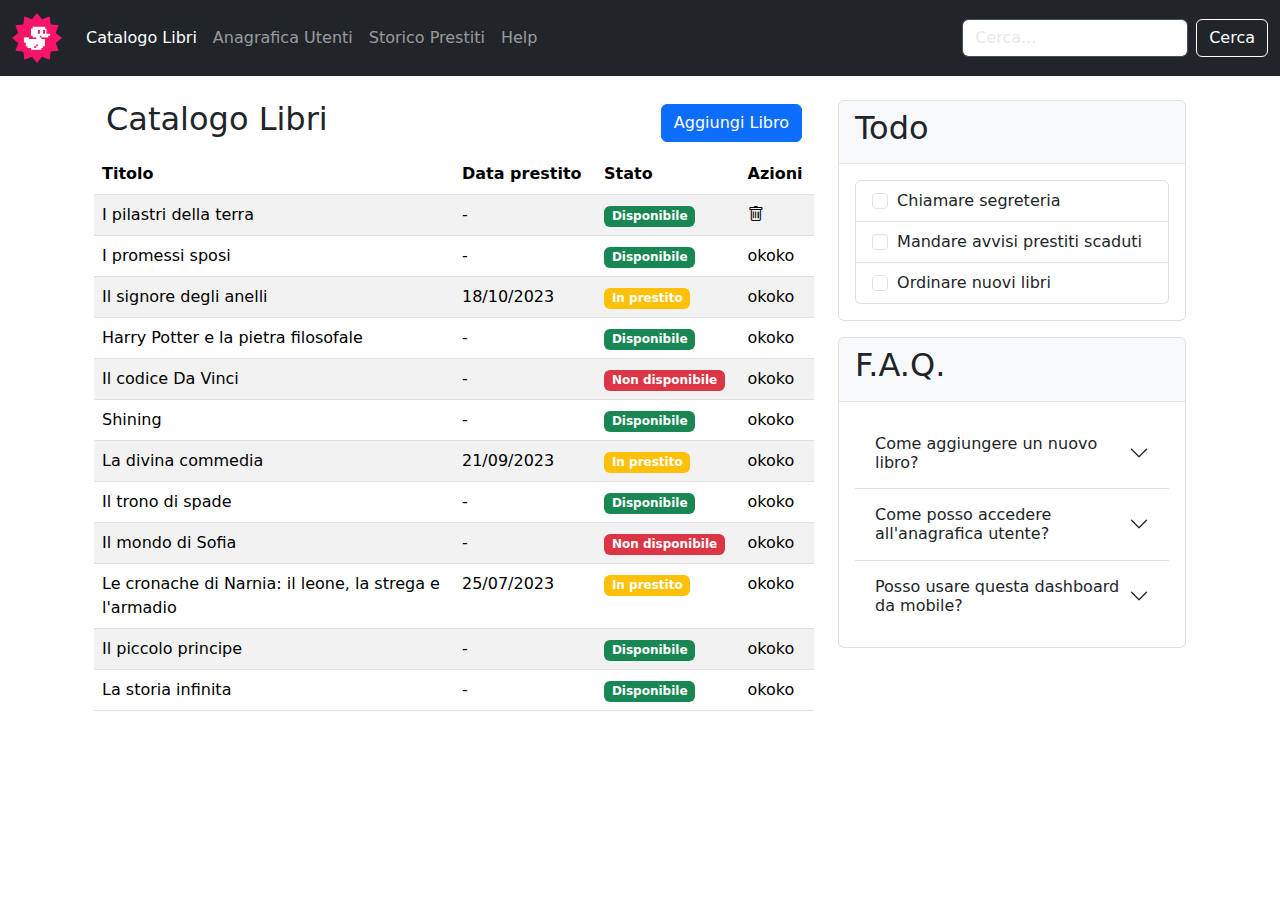
==== index.html @ 1510ebde "adding icons" ====
<!DOCTYPE html>
<html lang="en">

<head>
    <meta charset="UTF-8">
    <!-- responsive -->
    <meta name="viewport" content="width=device-width, initial-scale=1.0">
    <!-- font -->
    <link rel="preconnect" href="https://fonts.googleapis.com">
    <link rel="preconnect" href="https://fonts.gstatic.com" crossorigin>
    <link
        href="https://fonts.googleapis.com/css2?family=Montserrat:ital,wght@0,100..900;1,100..900&family=Nerko+One&family=Open+Sans:ital,wght@0,300..800;1,300..800&family=Roboto:ital,wght@0,100;0,300;0,400;0,500;0,700;0,900;1,100;1,300;1,400;1,500;1,700;1,900&display=swap"
        rel="stylesheet">
    <!-- BS icons -->
    <link rel="stylesheet" href="https://cdn.jsdelivr.net/npm/bootstrap-icons@1.11.3/font/bootstrap-icons.min.css">
    <!-- BS 5 -->
    <link href="https://cdn.jsdelivr.net/npm/bootstrap@5.3.3/dist/css/bootstrap.min.css" rel="stylesheet"
        integrity="sha384-QWTKZyjpPEjISv5WaRU9OFeRpok6YctnYmDr5pNlyT2bRjXh0JMhjY6hW+ALEwIH" crossorigin="anonymous">
    <!-- stylesheet -->
    <link rel="stylesheet" href="./css/style.css">
    <!-- page title -->
    <title>Libreria</title>
</head>

<body>

    <!-- HEADER/NAV -->
    <header>

        <!-- BS-navbar -->
        <nav class="navbar navbar-expand-lg bg-dark" data-bs-theme="dark">
            <div class="container-fluid">

                <a class="navbar-brand" href="#">
                    <img src="./img/duck.png" alt="Libreria" width="50">
                </a>

                <button class="navbar-toggler" type="button" data-bs-toggle="collapse"
                    data-bs-target="#navbarSupportedContent" aria-controls="navbarSupportedContent"
                    aria-expanded="false" aria-label="Toggle navigation">
                    <span class="navbar-toggler-icon"></span>
                </button>

                <div class="collapse navbar-collapse" id="navbarSupportedContent">
                    <ul class="navbar-nav me-auto mb-2 mb-lg-0">
                        <li class="nav-item">
                            <a class="nav-link active" aria-current="page" href="#">Catalogo Libri</a>
                        </li>
                        <li class="nav-item">
                            <a class="nav-link" href="#">Anagrafica Utenti</a>
                        </li>
                        <li class="nav-item">
                            <a class="nav-link" href="#">Storico Prestiti</a>
                        </li>
                        <li class="nav-item">
                            <a class="nav-link" href="#">Help</a>
                        </li>
                    </ul>

                    <form class="d-flex" role="search">
                        <input class="form-control me-2" type="search" placeholder="Cerca..." aria-label="Cerca..."
                            style="background-color: white;">
                        <button class="btn btn-outline-success" type="submit"
                            style="border: 1px solid white; color: white; background-color: transparent;">Cerca</button>
                    </form>
                </div>

            </div>
        </nav>

    </header>

    <!-- MAIN SECTION -->
    <section>

        <!-- BS-wrapper -->
        <div class="container p-4">
            <div class="row">

                <!-- BS-main container -->
                <div class="col-12 col-lg-8">

                    <!-- BS-table header -->
                    <div class="container">
                        <div class="d-flex justify-content-between align-items-center mb-2">
                            <h2>Catalogo Libri</h2>
                            <button class="btn btn-primary">Aggiungi Libro</button>
                        </div>
                    </div>

                    <!-- BS-table data -->

                    <table class="table table-striped table-hover">
                        <thead>
                            <tr>
                                <th style="width: 50%">Titolo</th>
                                <th class="d-none d-lg-table-cell">Data prestito</th>
                                <th>Stato</th>
                                <th>Azioni</th>
                            </tr>
                        </thead>
                        <tbody>
                            <tr>
                                <td>I pilastri della terra</td>
                                <td class="d-none d-lg-table-cell">-</td>
                                <td><span class="badge text-bg-success">Disponibile</span></td>
                                <td><i class="bi bi-trash"></i></td>
                            </tr>
                            <tr>
                                <td>I promessi sposi</td>
                                <td class="d-none d-lg-table-cell">-</td>
                                <td><span class="badge text-bg-success">Disponibile</span></td>
                                <td>okoko</td>
                            <tr>
                                <td>Il signore degli anelli</td>
                                <td class="d-none d-lg-table-cell">18/10/2023</td>
                                <td><span class="badge text-bg-warning text-white">In prestito</span></td>
                                <td>okoko</td>
                            </tr>
                            <tr>
                                <td>Harry Potter e la pietra filosofale</td>
                                <td class="d-none d-lg-table-cell">-</td>
                                <td><span class="badge text-bg-success">Disponibile</span></td>
                                <td>okoko</td>
                            </tr>
                            <tr>
                                <td>Il codice Da Vinci</td>
                                <td class="d-none d-lg-table-cell">-</td>
                                <td><span class="badge text-bg-danger">Non disponibile</span></td>
                                <td>okoko</td>
                            </tr>
                            <tr>
                                <td>Shining</td>
                                <td class="d-none d-lg-table-cell">-</td>
                                <td><span class="badge text-bg-success">Disponibile</span></td>
                                <td>okoko</td>
                            </tr>
                            <tr>
                                <td>La divina commedia</td>
                                <td class="d-none d-lg-table-cell">21/09/2023</td>
                                <td><span class="badge text-bg-warning text-white">In prestito</span></td>
                                <td>okoko</td>
                            </tr>
                            <tr>
                                <td>Il trono di spade</td>
                                <td class="d-none d-lg-table-cell">-</td>
                                <td><span class="badge text-bg-success">Disponibile</span></td>
                                <td>okoko</td>
                            </tr>
                            <tr>
                                <td>Il mondo di Sofia</td>
                                <td class="d-none d-lg-table-cell">-</td>
                                <td><span class="badge text-bg-danger">Non disponibile</span></td>
                                <td>okoko</td>
                            </tr>
                            <tr>
                                <td>Le cronache di Narnia: il leone, la strega e l'armadio</td>
                                <td class="d-none d-lg-table-cell">25/07/2023</td>
                                <td><span class="badge text-bg-warning text-white">In prestito</span></td>
                                <td>okoko</td>
                            </tr>
                            <tr>
                                <td>Il piccolo principe</td>
                                <td class="d-none d-lg-table-cell">-</td>
                                <td><span class="badge text-bg-success">Disponibile</span></td>
                                <td>okoko</td>
                            </tr>
                            <tr>
                                <td>La storia infinita</td>
                                <td class="d-none d-lg-table-cell">-</td>
                                <td><span class="badge text-bg-success">Disponibile</span></td>
                                <td>okoko</td>
                            </tr>

                        </tbody>
                    </table>

                </div>

                <!-- BS-secondary container -->
                <div class="col-12 col-lg-4">
                    <div class="row">

                        <!-- BS-upper secondary container -->
                        <div class="col-12">

                            <ul class="list-group">
                                <li class="list-group-item bg-light">
                                    <h2>Todo</h2>
                                </li>

                                <li class="list-group-item p-3">
                                    <ul class="list-group">
                                        <li class="list-group-item">
                                            <input class="form-check-input me-1" type="checkbox" value=""
                                                id="firstCheckbox">
                                            <label class="form-check-label" for="firstCheckbox">Chiamare
                                                segreteria</label>
                                        </li>
                                        <li class="list-group-item">
                                            <input class="form-check-input me-1" type="checkbox" value=""
                                                id="secondCheckbox">
                                            <label class="form-check-label" for="secondCheckbox">Mandare avvisi prestiti
                                                scaduti</label>
                                        </li>
                                        <li class="list-group-item">
                                            <input class="form-check-input me-1" type="checkbox" value=""
                                                id="thirdCheckbox">
                                            <label class="form-check-label" for="thirdCheckbox">Ordinare nuovi
                                                libri</label>
                                        </li>
                                    </ul>
                                </li>
                            </ul>

                        </div>

                        <!-- BS-lower secondary container -->
                        <div class="col-12">

                            <ul class="list-group mt-3">
                                <li class="list-group-item bg-light">
                                    <h2>F.A.Q.</h2>
                                </li>

                                <li class="list-group-item p-3">

                                    <div class="accordion accordion-flush">
                                        <div class="accordion-item">
                                            <h2 class="accordion-header">
                                                <button class="accordion-button collapsed" type="button"
                                                    data-bs-toggle="collapse" data-bs-target="#collapseOne"
                                                    aria-expanded="false" aria-controls="collapseOne">
                                                    Come aggiungere un nuovo libro?
                                                </button>
                                            </h2>
                                            <div id="collapseOne" class="accordion-collapse collapse">
                                                <div class="accordion-body">
                                                    <p>Lorem ipsum dolor sit amet consectetur adipisicing elit. Nemo
                                                        tempora, adipisci, nihil temporibus, vero alias corporis
                                                        distinctio quod saepe commodi facere inventore fugit deleniti
                                                        iusto eum numquam ipsum accusamus cumque?</p>
                                                </div>
                                            </div>
                                        </div>
                                        <div class="accordion-item">
                                            <h2 class="accordion-header">
                                                <button class="accordion-button collapsed" type="button"
                                                    data-bs-toggle="collapse" data-bs-target="#collapseTwo"
                                                    aria-expanded="false" aria-controls="collapseTwo">
                                                    Come posso accedere all'anagrafica utente?
                                                </button>
                                            </h2>
                                            <div id="collapseTwo" class="accordion-collapse collapse">
                                                <div class="accordion-body">
                                                    <p>Lorem, ipsum dolor sit amet consectetur adipisicing elit. Beatae
                                                        cumque voluptate quibusdam, officia deserunt eum minus?
                                                        Repellendus vel impedit beatae voluptate aspernatur nisi
                                                        consequuntur ut blanditiis officiis? Cupiditate, pariatur
                                                        debitis.</p>
                                                </div>
                                            </div>
                                        </div>
                                        <div class="accordion-item">
                                            <h2 class="accordion-header">
                                                <button class="accordion-button collapsed" type="button"
                                                    data-bs-toggle="collapse" data-bs-target="#collapseThree"
                                                    aria-expanded="false" aria-controls="collapseThree">
                                                    Posso usare questa dashboard da mobile?
                                                </button>
                                            </h2>
                                            <div id="collapseThree" class="accordion-collapse collapse">
                                                <div class="accordion-body">
                                                    <p>Lorem ipsum dolor sit amet consectetur adipisicing elit. Possimus
                                                        animi vitae, eveniet cum repudiandae, blanditiis corporis
                                                        deleniti quisquam rerum autem velit. Asperiores, doloremque cum?
                                                        Hic deleniti delectus magnam inventore fugiat?</p>
                                                </div>
                                            </div>
                                        </div>
                                    </div>

                                </li>

                            </ul>

                        </div>

                    </div>
                </div>

            </div>
        </div>

    </section>

</body>

<!-- bootstrap 5 js -->
<script src="https://cdn.jsdelivr.net/npm/bootstrap@5.3.3/dist/js/bootstrap.bundle.min.js"
    integrity="sha384-YvpcrYf0tY3lHB60NNkmXc5s9fDVZLESaAA55NDzOxhy9GkcIdslK1eN7N6jIeHz"
    crossorigin="anonymous"></script>

</html>
---- css/style.css ----
/* PAGE RULES and ELEMENTS */
* {
    margin: 0;
    padding: 0;
    box-sizing: border-box;
}

:root {
    font-family: "Roboto", sans-serif;
}
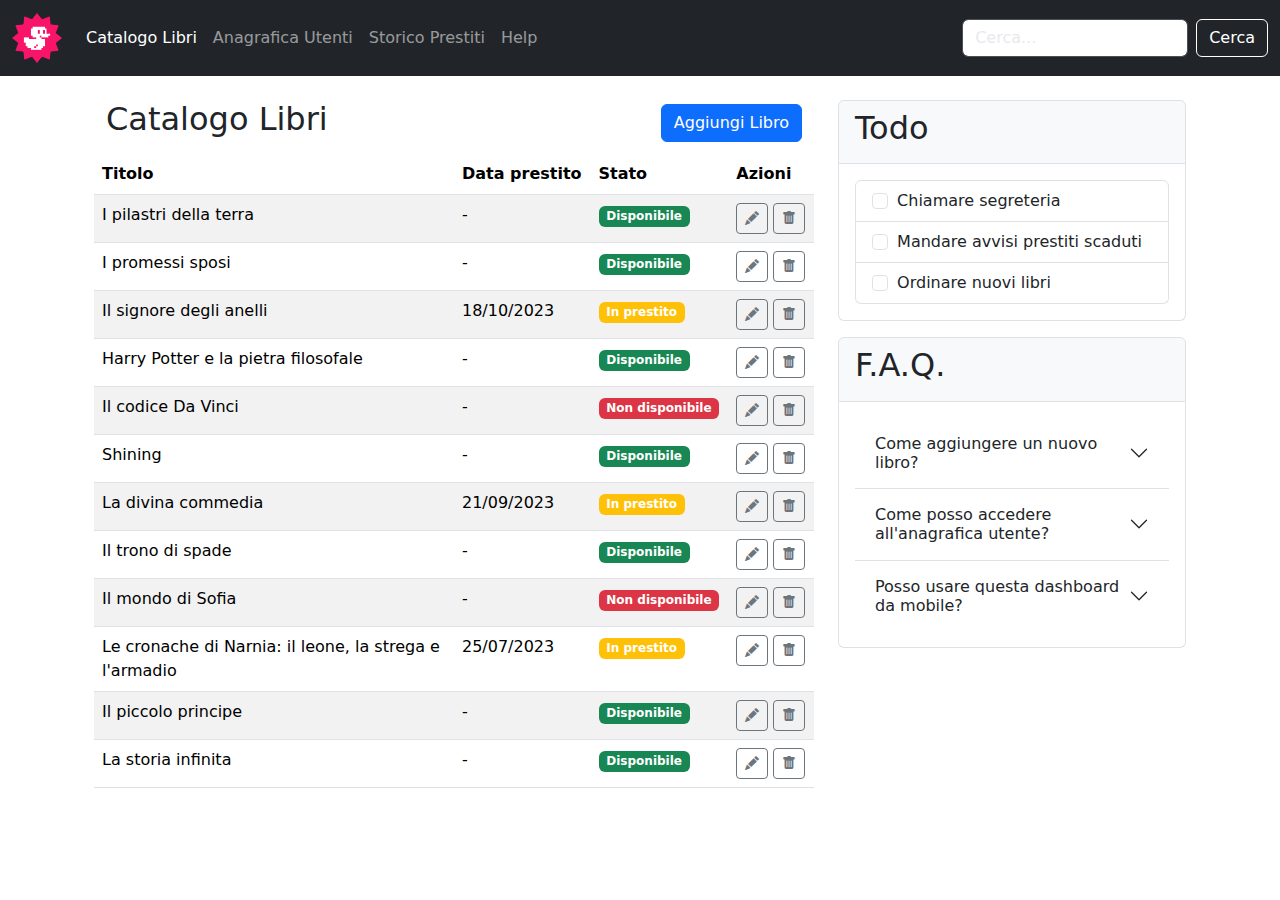
==== commit 36baf1c8: "added buttons" ====
--- a/index.html
+++ b/index.html
@@ -104,72 +104,144 @@
                                 <td>I pilastri della terra</td>
                                 <td class="d-none d-lg-table-cell">-</td>
                                 <td><span class="badge text-bg-success">Disponibile</span></td>
-                                <td><i class="bi bi-trash"></i></td>
+                                <td><button type="button" class="btn btn-outline-secondary btn-sm">
+                                        <i class="bi bi-pencil-fill"></i>
+                                    </button>
+                                    <button type="button" class="btn btn-outline-secondary btn-sm">
+                                        <i class="bi bi-trash-fill"></i>
+                                    </button>
+                                </td>
                             </tr>
                             <tr>
                                 <td>I promessi sposi</td>
                                 <td class="d-none d-lg-table-cell">-</td>
                                 <td><span class="badge text-bg-success">Disponibile</span></td>
-                                <td>okoko</td>
+                                <td><button type="button" class="btn btn-outline-secondary btn-sm">
+                                        <i class="bi bi-pencil-fill"></i>
+                                    </button>
+                                    <button type="button" class="btn btn-outline-secondary btn-sm">
+                                        <i class="bi bi-trash-fill"></i>
+                                    </button>
+                                </td>
                             <tr>
                                 <td>Il signore degli anelli</td>
                                 <td class="d-none d-lg-table-cell">18/10/2023</td>
                                 <td><span class="badge text-bg-warning text-white">In prestito</span></td>
-                                <td>okoko</td>
+                                <td><button type="button" class="btn btn-outline-secondary btn-sm">
+                                        <i class="bi bi-pencil-fill"></i>
+                                    </button>
+                                    <button type="button" class="btn btn-outline-secondary btn-sm">
+                                        <i class="bi bi-trash-fill"></i>
+                                    </button>
+                                </td>
                             </tr>
                             <tr>
                                 <td>Harry Potter e la pietra filosofale</td>
                                 <td class="d-none d-lg-table-cell">-</td>
                                 <td><span class="badge text-bg-success">Disponibile</span></td>
-                                <td>okoko</td>
+                                <td><button type="button" class="btn btn-outline-secondary btn-sm">
+                                        <i class="bi bi-pencil-fill"></i>
+                                    </button>
+                                    <button type="button" class="btn btn-outline-secondary btn-sm">
+                                        <i class="bi bi-trash-fill"></i>
+                                    </button>
+                                </td>
                             </tr>
                             <tr>
                                 <td>Il codice Da Vinci</td>
                                 <td class="d-none d-lg-table-cell">-</td>
                                 <td><span class="badge text-bg-danger">Non disponibile</span></td>
-                                <td>okoko</td>
+                                <td><button type="button" class="btn btn-outline-secondary btn-sm">
+                                        <i class="bi bi-pencil-fill"></i>
+                                    </button>
+                                    <button type="button" class="btn btn-outline-secondary btn-sm">
+                                        <i class="bi bi-trash-fill"></i>
+                                    </button>
+                                </td>
                             </tr>
                             <tr>
                                 <td>Shining</td>
                                 <td class="d-none d-lg-table-cell">-</td>
                                 <td><span class="badge text-bg-success">Disponibile</span></td>
-                                <td>okoko</td>
+                                <td><button type="button" class="btn btn-outline-secondary btn-sm">
+                                        <i class="bi bi-pencil-fill"></i>
+                                    </button>
+                                    <button type="button" class="btn btn-outline-secondary btn-sm">
+                                        <i class="bi bi-trash-fill"></i>
+                                    </button>
+                                </td>
                             </tr>
                             <tr>
                                 <td>La divina commedia</td>
                                 <td class="d-none d-lg-table-cell">21/09/2023</td>
                                 <td><span class="badge text-bg-warning text-white">In prestito</span></td>
-                                <td>okoko</td>
+                                <td><button type="button" class="btn btn-outline-secondary btn-sm">
+                                        <i class="bi bi-pencil-fill"></i>
+                                    </button>
+                                    <button type="button" class="btn btn-outline-secondary btn-sm">
+                                        <i class="bi bi-trash-fill"></i>
+                                    </button>
+                                </td>
                             </tr>
                             <tr>
                                 <td>Il trono di spade</td>
                                 <td class="d-none d-lg-table-cell">-</td>
                                 <td><span class="badge text-bg-success">Disponibile</span></td>
-                                <td>okoko</td>
+                                <td><button type="button" class="btn btn-outline-secondary btn-sm">
+                                        <i class="bi bi-pencil-fill"></i>
+                                    </button>
+                                    <button type="button" class="btn btn-outline-secondary btn-sm">
+                                        <i class="bi bi-trash-fill"></i>
+                                    </button>
+                                </td>
                             </tr>
                             <tr>
                                 <td>Il mondo di Sofia</td>
                                 <td class="d-none d-lg-table-cell">-</td>
                                 <td><span class="badge text-bg-danger">Non disponibile</span></td>
-                                <td>okoko</td>
+                                <td><button type="button" class="btn btn-outline-secondary btn-sm">
+                                        <i class="bi bi-pencil-fill"></i>
+                                    </button>
+                                    <button type="button" class="btn btn-outline-secondary btn-sm">
+                                        <i class="bi bi-trash-fill"></i>
+                                    </button>
+                                </td>
                             </tr>
                             <tr>
                                 <td>Le cronache di Narnia: il leone, la strega e l'armadio</td>
                                 <td class="d-none d-lg-table-cell">25/07/2023</td>
                                 <td><span class="badge text-bg-warning text-white">In prestito</span></td>
-                                <td>okoko</td>
+                                <td><button type="button" class="btn btn-outline-secondary btn-sm">
+                                        <i class="bi bi-pencil-fill"></i>
+                                    </button>
+                                    <button type="button" class="btn btn-outline-secondary btn-sm">
+                                        <i class="bi bi-trash-fill"></i>
+                                    </button>
+                                </td>
                             </tr>
                             <tr>
                                 <td>Il piccolo principe</td>
                                 <td class="d-none d-lg-table-cell">-</td>
                                 <td><span class="badge text-bg-success">Disponibile</span></td>
-                                <td>okoko</td>
+                                <td><button type="button" class="btn btn-outline-secondary btn-sm">
+                                        <i class="bi bi-pencil-fill"></i>
+                                    </button>
+                                    <button type="button" class="btn btn-outline-secondary btn-sm">
+                                        <i class="bi bi-trash-fill"></i>
+                                    </button>
+                                </td>
                             </tr>
                             <tr>
                                 <td>La storia infinita</td>
                                 <td class="d-none d-lg-table-cell">-</td>
                                 <td><span class="badge text-bg-success">Disponibile</span></td>
-                                <td>okoko</td>
+                                <td><button type="button" class="btn btn-outline-secondary btn-sm">
+                                        <i class="bi bi-pencil-fill"></i>
+                                    </button>
+                                    <button type="button" class="btn btn-outline-secondary btn-sm">
+                                        <i class="bi bi-trash-fill"></i>
+                                    </button>
+                                </td>
                             </tr>
 
                         </tbody>
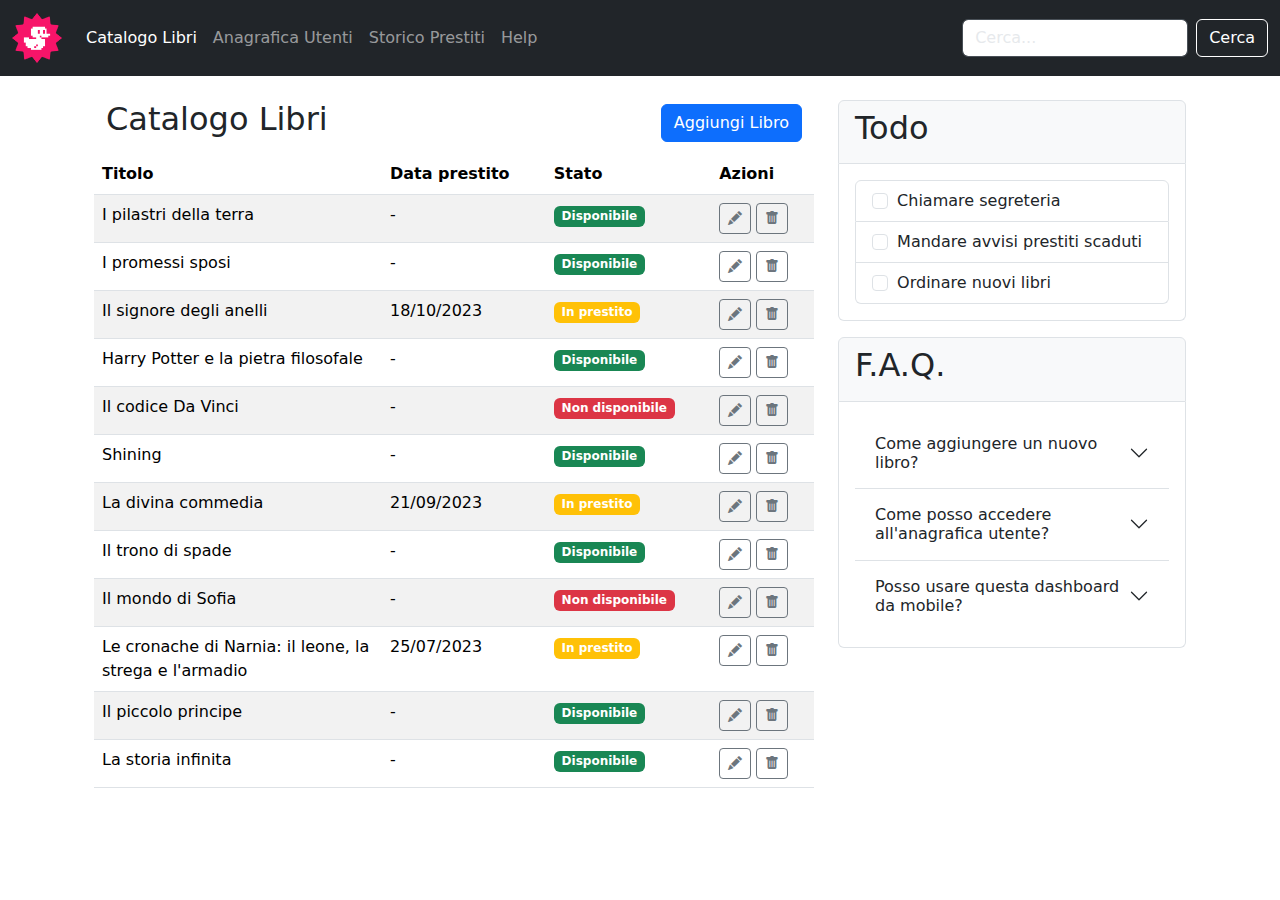
==== commit 5a3a752f: "fixed table behaviour" ====
--- a/index.html
+++ b/index.html
@@ -93,7 +93,7 @@
                     <table class="table table-striped table-hover">
                         <thead>
                             <tr>
-                                <th style="width: 50%">Titolo</th>
+                                <th style="width: 40%">Titolo</th>
                                 <th class="d-none d-lg-table-cell">Data prestito</th>
                                 <th>Stato</th>
                                 <th>Azioni</th>
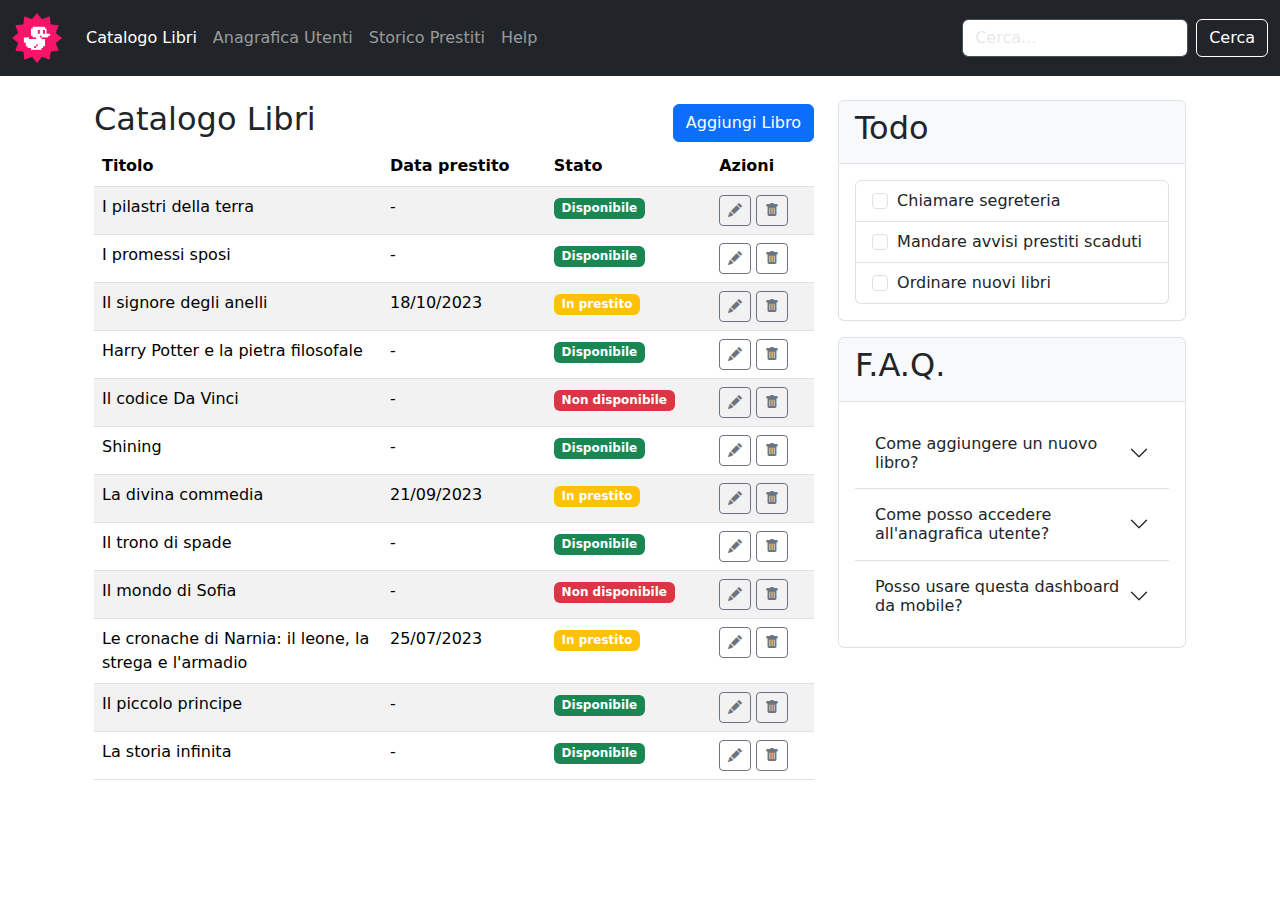
==== commit dc545553: "fixed some padding in index + working on new-book-html" ====
--- a/index.html
+++ b/index.html
@@ -31,7 +31,7 @@
         <nav class="navbar navbar-expand-lg bg-dark" data-bs-theme="dark">
             <div class="container-fluid">
 
-                <a class="navbar-brand" href="#">
+                <a class="navbar-brand" href="./index.html">
                     <img src="./img/duck.png" alt="Libreria" width="50">
                 </a>
 
@@ -44,7 +44,7 @@
                 <div class="collapse navbar-collapse" id="navbarSupportedContent">
                     <ul class="navbar-nav me-auto mb-2 mb-lg-0">
                         <li class="nav-item">
-                            <a class="nav-link active" aria-current="page" href="#">Catalogo Libri</a>
+                            <a class="nav-link active" aria-current="page" href="./index.html">Catalogo Libri</a>
                         </li>
                         <li class="nav-item">
                             <a class="nav-link" href="#">Anagrafica Utenti</a>
@@ -81,10 +81,10 @@
                 <div class="col-12 col-lg-8">
 
                     <!-- BS-table header -->
-                    <div class="container">
-                        <div class="d-flex justify-content-between align-items-center mb-2">
+                    <div class="container p-0">
+                        <div class="d-flex justify-content-between align-items-center">
                             <h2>Catalogo Libri</h2>
-                            <button class="btn btn-primary">Aggiungi Libro</button>
+                            <a class="btn btn-primary" href="./new-book.html" role="button">Aggiungi Libro</a>
                         </div>
                     </div>
 
@@ -243,7 +243,6 @@
                                     </button>
                                 </td>
                             </tr>
-
                         </tbody>
                     </table>
 
@@ -291,6 +290,7 @@
                         <div class="col-12">
 
                             <ul class="list-group mt-3">
+
                                 <li class="list-group-item bg-light">
                                     <h2>F.A.Q.</h2>
                                 </li>
